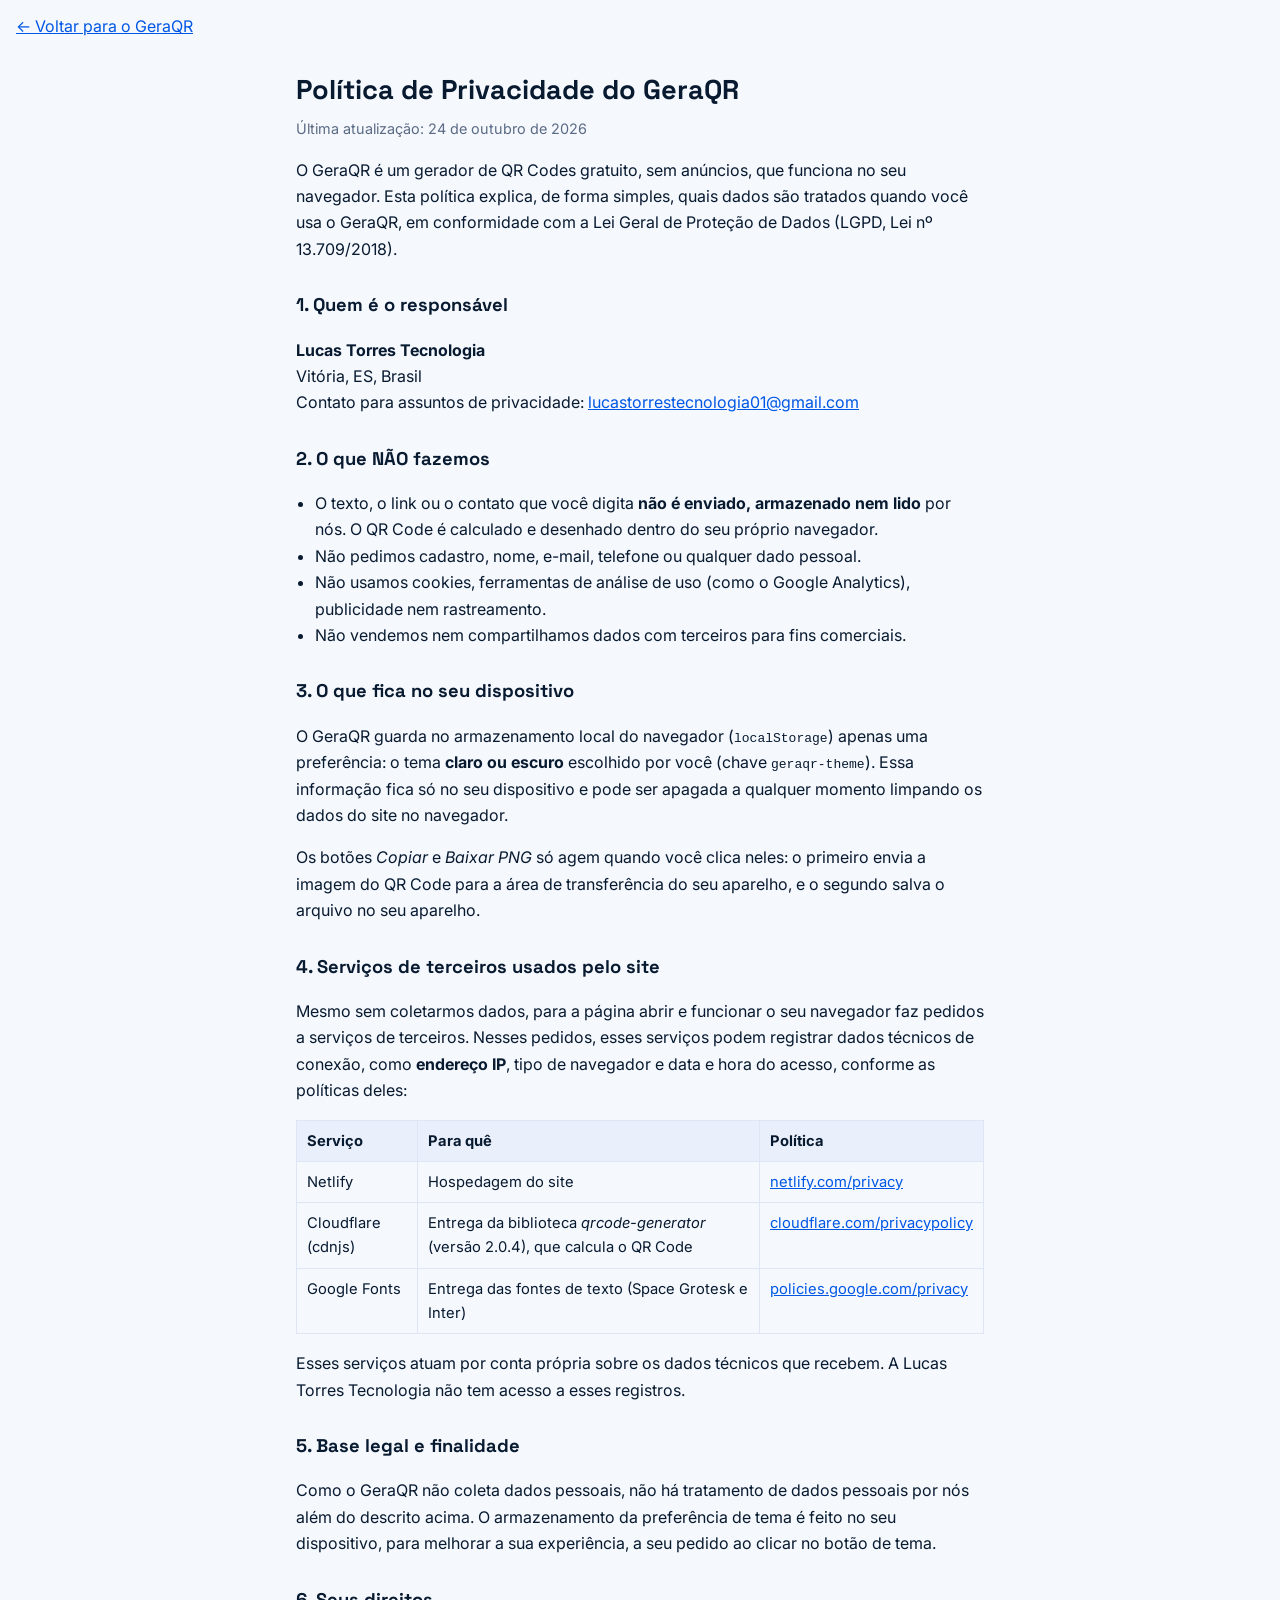
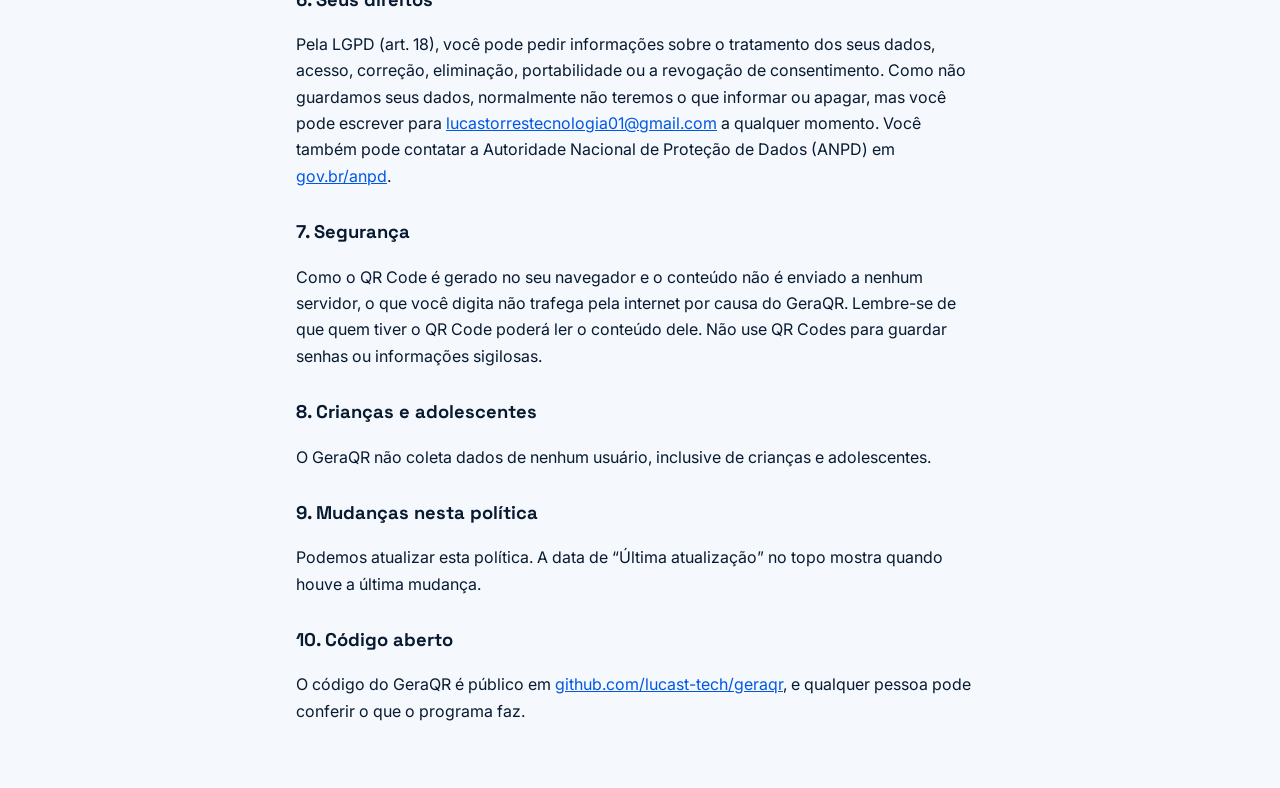
==== privacidade.html @ 63f9b121 "Adiciona política de privacidade e atualiza o README Explica por que o GeraQR existe, documenta a bi" ====
<!DOCTYPE html>
<html lang="pt-BR">
<head>
<meta charset="UTF-8">
<meta name="viewport" content="width=device-width, initial-scale=1, viewport-fit=cover">
<title>Política de Privacidade — GeraQR</title>
<link rel="preconnect" href="https://fonts.googleapis.com">
<link rel="preconnect" href="https://fonts.gstatic.com" crossorigin>
<link href="https://fonts.googleapis.com/css2?family=Space+Grotesk:wght@500;700&family=Inter:wght@400;500;600&display=swap" rel="stylesheet">
<link rel="stylesheet" href="style.css">
<!-- Mesmo tema (claro/escuro) do aplicativo -->
<script>
  (function () {
    try {
      var t = localStorage.getItem('geraqr-theme');
      if (!t) { t = window.matchMedia('(prefers-color-scheme: dark)').matches ? 'dark' : 'light'; }
      document.documentElement.setAttribute('data-theme', t);
    } catch (e) { document.documentElement.setAttribute('data-theme', 'light'); }
  })();
</script>
<style>
  .policy { max-width: 720px; margin: 0 auto; padding: 8px 16px 48px; line-height: 1.65; }
  .policy h1 { font-family: 'Space Grotesk', sans-serif; font-size: 1.7rem; margin: 24px 0 4px; }
  .policy h2 { font-family: 'Space Grotesk', sans-serif; font-size: 1.15rem; margin: 28px 0 6px; }
  .policy p, .policy li { color: var(--ink); }
  .policy .meta { color: var(--ink-muted); font-size: 0.9rem; margin: 0 0 16px; }
  .policy a { color: var(--blue); }
  .policy ul { padding-left: 1.2rem; }
  .policy table { width: 100%; border-collapse: collapse; font-size: 0.92rem; margin: 8px 0; }
  .policy th, .policy td { border: 1px solid var(--border); padding: 8px 10px; text-align: left; vertical-align: top; }
  .policy th { background: var(--bg2); }
  .back { display: inline-block; margin: 16px 16px 0; color: var(--blue); }
</style>
</head>
<body>
  <a class="back" href="index.html">← Voltar para o GeraQR</a>
  <main class="policy">
    <h1>Política de Privacidade do GeraQR</h1>
    <p class="meta">Última atualização: 24 de outubro de 2026</p>

    <p>O GeraQR é um gerador de QR Codes gratuito, sem anúncios, que funciona no seu navegador.
    Esta política explica, de forma simples, quais dados são tratados quando você usa o GeraQR,
    em conformidade com a Lei Geral de Proteção de Dados (LGPD, Lei nº 13.709/2018).</p>

    <h2>1. Quem é o responsável</h2>
    <p><strong>Lucas Torres Tecnologia</strong><br>
    Vitória, ES, Brasil<br>
    Contato para assuntos de privacidade: <a href="mailto:lucastorrestecnologia01@gmail.com">lucastorrestecnologia01@gmail.com</a></p>

    <h2>2. O que NÃO fazemos</h2>
    <ul>
      <li>O texto, o link ou o contato que você digita <strong>não é enviado, armazenado nem lido</strong> por nós. O QR Code é calculado e desenhado dentro do seu próprio navegador.</li>
      <li>Não pedimos cadastro, nome, e-mail, telefone ou qualquer dado pessoal.</li>
      <li>Não usamos cookies, ferramentas de análise de uso (como o Google Analytics), publicidade nem rastreamento.</li>
      <li>Não vendemos nem compartilhamos dados com terceiros para fins comerciais.</li>
    </ul>

    <h2>3. O que fica no seu dispositivo</h2>
    <p>O GeraQR guarda no armazenamento local do navegador (<code>localStorage</code>) apenas uma preferência:
    o tema <strong>claro ou escuro</strong> escolhido por você (chave <code>geraqr-theme</code>).
    Essa informação fica só no seu dispositivo e pode ser apagada a qualquer momento limpando os dados do site no navegador.</p>
    <p>Os botões <em>Copiar</em> e <em>Baixar PNG</em> só agem quando você clica neles: o primeiro envia a imagem do QR Code para a área de transferência do seu aparelho, e o segundo salva o arquivo no seu aparelho.</p>

    <h2>4. Serviços de terceiros usados pelo site</h2>
    <p>Mesmo sem coletarmos dados, para a página abrir e funcionar o seu navegador faz pedidos a serviços de terceiros. Nesses pedidos, esses serviços podem registrar dados técnicos de conexão, como <strong>endereço IP</strong>, tipo de navegador e data e hora do acesso, conforme as políticas deles:</p>
    <table>
      <thead><tr><th>Serviço</th><th>Para quê</th><th>Política</th></tr></thead>
      <tbody>
        <tr><td>Netlify</td><td>Hospedagem do site</td><td><a href="https://www.netlify.com/privacy/" rel="noopener">netlify.com/privacy</a></td></tr>
        <tr><td>Cloudflare (cdnjs)</td><td>Entrega da biblioteca <em>qrcode-generator</em> (versão 2.0.4), que calcula o QR Code</td><td><a href="https://www.cloudflare.com/privacypolicy/" rel="noopener">cloudflare.com/privacypolicy</a></td></tr>
        <tr><td>Google Fonts</td><td>Entrega das fontes de texto (Space Grotesk e Inter)</td><td><a href="https://policies.google.com/privacy" rel="noopener">policies.google.com/privacy</a></td></tr>
      </tbody>
    </table>
    <p>Esses serviços atuam por conta própria sobre os dados técnicos que recebem. A Lucas Torres Tecnologia não tem acesso a esses registros.</p>

    <h2>5. Base legal e finalidade</h2>
    <p>Como o GeraQR não coleta dados pessoais, não há tratamento de dados pessoais por nós além do descrito acima.
    O armazenamento da preferência de tema é feito no seu dispositivo, para melhorar a sua experiência, a seu pedido ao clicar no botão de tema.</p>

    <h2>6. Seus direitos</h2>
    <p>Pela LGPD (art. 18), você pode pedir informações sobre o tratamento dos seus dados, acesso, correção, eliminação, portabilidade ou a revogação de consentimento.
    Como não guardamos seus dados, normalmente não teremos o que informar ou apagar, mas você pode escrever para
    <a href="mailto:lucastorrestecnologia01@gmail.com">lucastorrestecnologia01@gmail.com</a> a qualquer momento.
    Você também pode contatar a Autoridade Nacional de Proteção de Dados (ANPD) em <a href="https://www.gov.br/anpd" rel="noopener">gov.br/anpd</a>.</p>

    <h2>7. Segurança</h2>
    <p>Como o QR Code é gerado no seu navegador e o conteúdo não é enviado a nenhum servidor, o que você digita não trafega pela internet por causa do GeraQR.
    Lembre-se de que quem tiver o QR Code poderá ler o conteúdo dele. Não use QR Codes para guardar senhas ou informações sigilosas.</p>

    <h2>8. Crianças e adolescentes</h2>
    <p>O GeraQR não coleta dados de nenhum usuário, inclusive de crianças e adolescentes.</p>

    <h2>9. Mudanças nesta política</h2>
    <p>Podemos atualizar esta política. A data de &ldquo;Última atualização&rdquo; no topo mostra quando houve a última mudança.</p>

    <h2>10. Código aberto</h2>
    <p>O código do GeraQR é público em <a href="https://github.com/lucast-tech/geraqr" rel="noopener">github.com/lucast-tech/geraqr</a>, e qualquer pessoa pode conferir o que o programa faz.</p>
  </main>
</body>
</html>
---- style.css ----
/* GeraQR · estilos
   Variáveis de cor no :root; o tema escuro vale pela preferência do
   sistema ou pelo botão (atributo data-theme no <html>). */

/* Tema claro (padrão) */
:root {
  color-scheme: light;
  --bg: #F5F8FD;
  --bg2: #EAF0FB;
  --surface: #FFFFFF;
  --ink: #081A30;
  --ink-muted: #5B6B85;
  --blue: #0057E4;
  --blue-dark: #0041AE;
  --border: #DEE6F5;
  --qr-dark: #081A30;
}

/* Tema escuro automático, se a pessoa não escolheu manualmente */
@media (prefers-color-scheme: dark) {
  :root:not([data-theme="light"]) {
    color-scheme: dark;
    --bg: #081A30;
    --bg2: #0F2545;
    --surface: #0E2140;
    --ink: #F3F7FF;
    --ink-muted: #93A6C7;
    --blue: #4D8CFF;
    --blue-dark: #7AA6FF;
    --border: #1D3766;
  }
}

/* Tema escuro escolhido no botão */
:root[data-theme="dark"] {
  color-scheme: dark;
  --bg: #081A30;
  --bg2: #0F2545;
  --surface: #0E2140;
  --ink: #F3F7FF;
  --ink-muted: #93A6C7;
  --blue: #4D8CFF;
  --blue-dark: #7AA6FF;
  --border: #1D3766;
}

* { box-sizing: border-box; }

html {
  scroll-padding-top: env(safe-area-inset-top, 0px);
}

body {
  margin: 0;
  min-height: 100%;
  background: var(--bg);
  color: var(--ink);
  font-family: 'Inter', system-ui, -apple-system, sans-serif;
  padding-top: env(safe-area-inset-top, 0px);
  padding-bottom: env(safe-area-inset-bottom, 0px);
  transition: background .2s ease, color .2s ease;
}

@media (prefers-reduced-motion: reduce) {
  * { transition: none !important; animation: none !important; }
}

.app {
  max-width: 440px;
  margin: 0 auto;
  padding: 32px 20px 40px;
}

.topbar {
  display: flex;
  align-items: center;
  gap: 12px;
}

.brand {
  display: flex;
  align-items: center;
  gap: 12px;
  flex: 1;
  min-width: 0;
}

.mark {
  position: relative;
  width: 40px;
  height: 40px;
  flex: none;
}

.mark-corner {
  position: absolute;
  width: 15px;
  height: 15px;
  border: 3px solid var(--blue);
}
.mark-corner.tl { top: 0; left: 0; border-right: none; border-bottom: none; border-top-left-radius: 6px; }
.mark-corner.tr { top: 0; right: 0; border-left: none; border-bottom: none; border-top-right-radius: 6px; }
.mark-corner.bl { bottom: 0; left: 0; border-right: none; border-top: none; border-bottom-left-radius: 6px; }
.mark-corner.br { bottom: 0; right: 0; border-left: none; border-top: none; border-bottom-right-radius: 6px; }
.mark-dot {
  position: absolute;
  top: 50%; left: 50%;
  width: 9px; height: 9px;
  background: var(--ink);
  border-radius: 2px;
  transform: translate(-50%, -50%);
}

.brand-text { min-width: 0; }

.brand-name {
  display: block;
  font-family: 'Space Grotesk', 'Inter', sans-serif;
  font-weight: 700;
  font-size: 21px;
  letter-spacing: -0.01em;
  color: var(--ink);
}

.brand-tag {
  display: block;
  font-size: 12px;
  color: var(--ink-muted);
  margin-top: 1px;
}

.theme-toggle {
  flex: none;
  width: 38px;
  height: 38px;
  border-radius: 12px;
  border: 1.5px solid var(--border);
  background: var(--surface);
  color: var(--ink);
  display: grid;
  place-items: center;
  cursor: pointer;
}
.theme-toggle svg { width: 18px; height: 18px; }
.theme-toggle .sun { display: none; }
.theme-toggle .moon { display: block; }
:root[data-theme="dark"] .theme-toggle .sun { display: block; }
:root[data-theme="dark"] .theme-toggle .moon { display: none; }

main { margin-top: 24px; }

.panel {
  background: var(--surface);
  border: 1.5px solid var(--border);
  border-radius: 20px;
  padding: 18px;
}

.field-label {
  display: block;
  font-size: 13px;
  font-weight: 600;
  color: var(--ink-muted);
  margin-bottom: 8px;
}

.field {
  width: 100%;
  resize: vertical;
  min-height: 76px;
  background: var(--bg);
  border: 1.5px solid var(--border);
  border-radius: 12px;
  padding: 12px 14px;
  font-family: 'Inter', sans-serif;
  font-size: 15px;
  color: var(--ink);
}
.field:focus {
  outline: none;
  border-color: var(--blue);
  box-shadow: 0 0 0 3px color-mix(in srgb, var(--blue) 18%, transparent);
}
.field::placeholder { color: var(--ink-muted); }

.btn-primary {
  width: 100%;
  margin-top: 12px;
  background: var(--blue);
  color: #fff;
  border: none;
  border-radius: 12px;
  padding: 13px;
  font-family: 'Inter', sans-serif;
  font-weight: 600;
  font-size: 15px;
  cursor: pointer;
}
.btn-primary:hover { background: var(--blue-dark); }
.btn-primary:active { transform: scale(0.99); }

.viewfinder {
  position: relative;
  margin-top: 18px;
  border-radius: 20px;
  background: var(--bg2);
  padding: 30px 18px;
  display: flex;
  align-items: center;
  justify-content: center;
  min-height: 210px;
}
.corner { position: absolute; width: 22px; height: 22px; border-color: var(--blue); }
.corner.tl { top: 14px; left: 14px; border-top: 3px solid; border-left: 3px solid; border-top-left-radius: 8px; }
.corner.tr { top: 14px; right: 14px; border-top: 3px solid; border-right: 3px solid; border-top-right-radius: 8px; }
.corner.bl { bottom: 14px; left: 14px; border-bottom: 3px solid; border-left: 3px solid; border-bottom-left-radius: 8px; }
.corner.br { bottom: 14px; right: 14px; border-bottom: 3px solid; border-right: 3px solid; border-bottom-right-radius: 8px; }

.qr-stage {
  display: flex;
  align-items: center;
  justify-content: center;
}

.qr-empty {
  margin: 0;
  font-size: 13px;
  color: var(--ink-muted);
  text-align: center;
  max-width: 180px;
}

#qrCanvas {
  display: block;
  width: 176px;
  height: 176px;
  background: #fff;
  border-radius: 10px;
  padding: 12px;
  box-sizing: border-box;
}

.actions {
  display: flex;
  gap: 10px;
  margin-top: 16px;
}

.btn-secondary {
  flex: 1;
  background: var(--surface);
  border: 1.5px solid var(--border);
  color: var(--ink);
  border-radius: 12px;
  padding: 12px;
  font-family: 'Inter', sans-serif;
  font-weight: 600;
  font-size: 14px;
  cursor: pointer;
}
.btn-secondary:hover { border-color: var(--blue); color: var(--blue); }

.toast {
  margin: 10px 0 0;
  min-height: 18px;
  text-align: center;
  font-size: 13px;
  font-weight: 500;
  color: var(--blue);
  opacity: 0;
  transition: opacity .2s ease;
}

.footnote {
  margin-top: 26px;
}
.footnote p {
  margin: 0;
  text-align: center;
  font-size: 12px;
  line-height: 1.5;
  color: var(--ink-muted);
}

*:focus-visible {
  outline: 2px solid var(--blue);
  outline-offset: 2px;
}
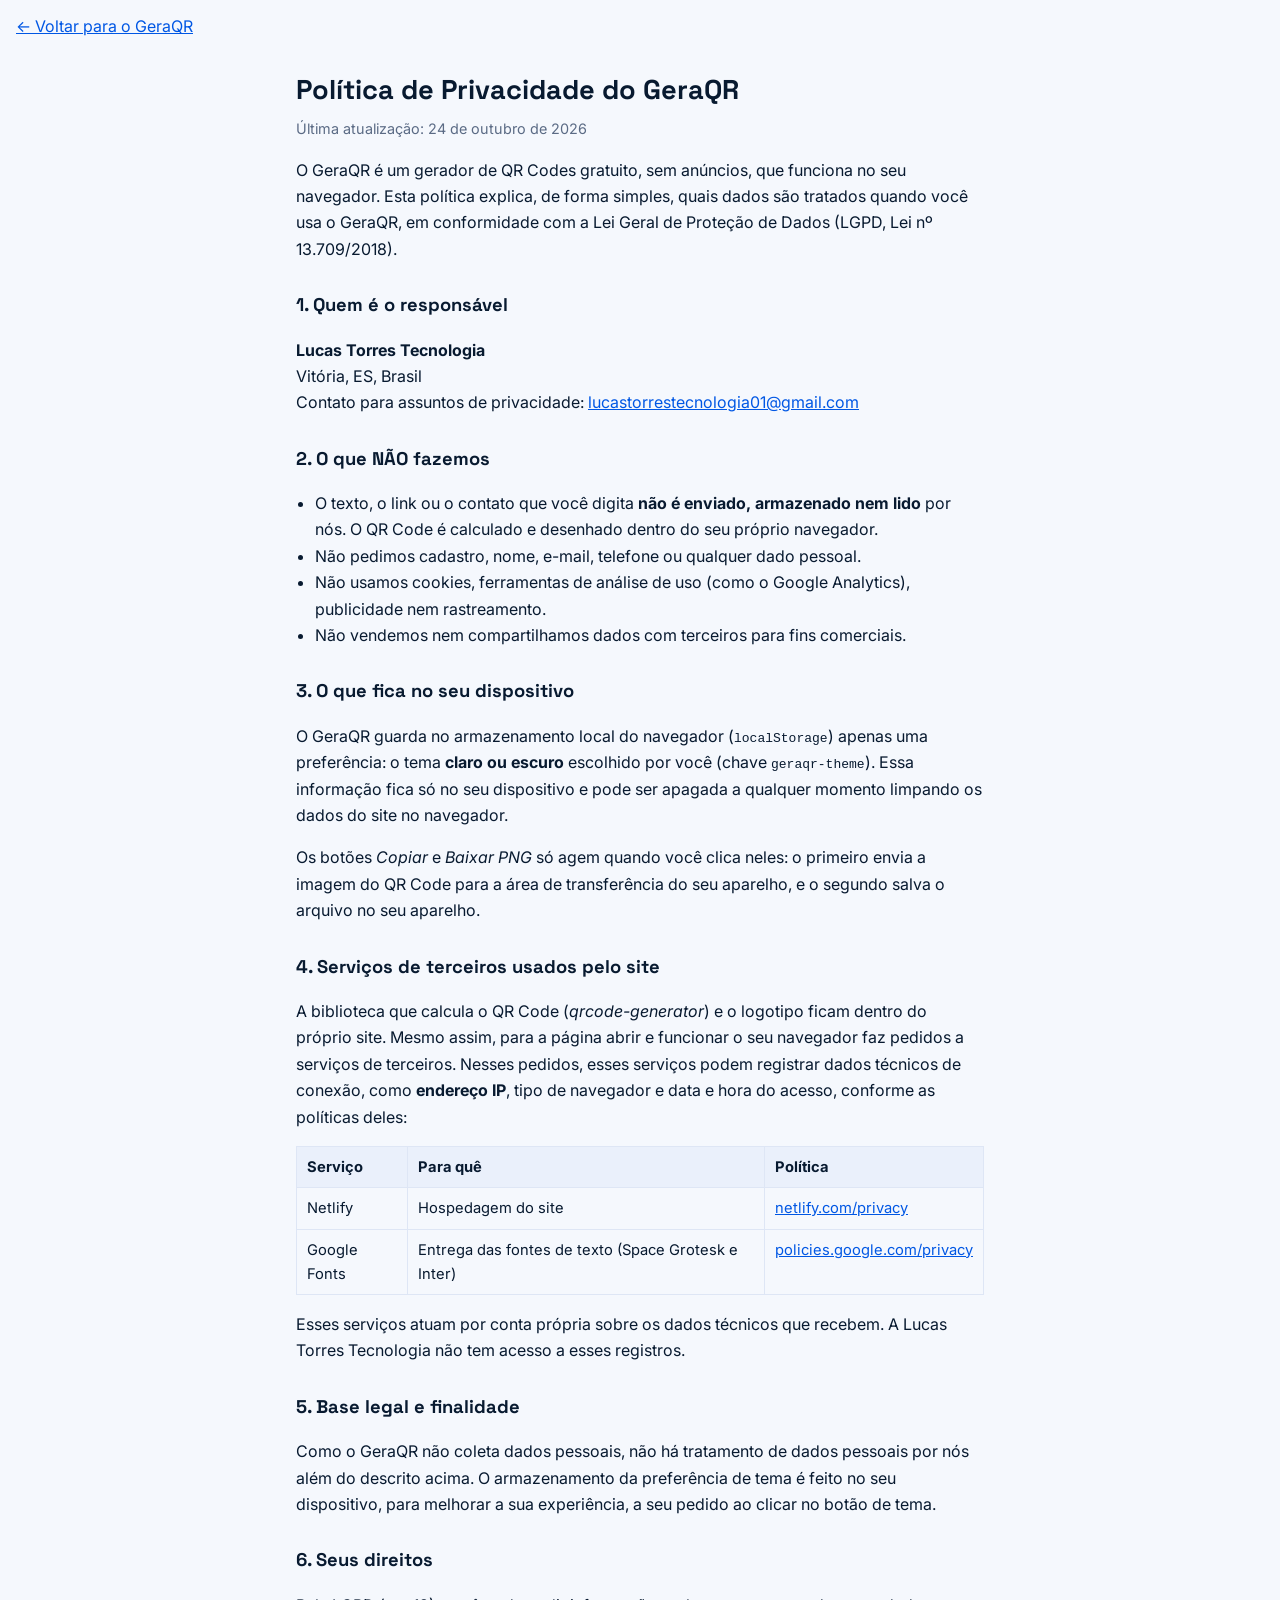
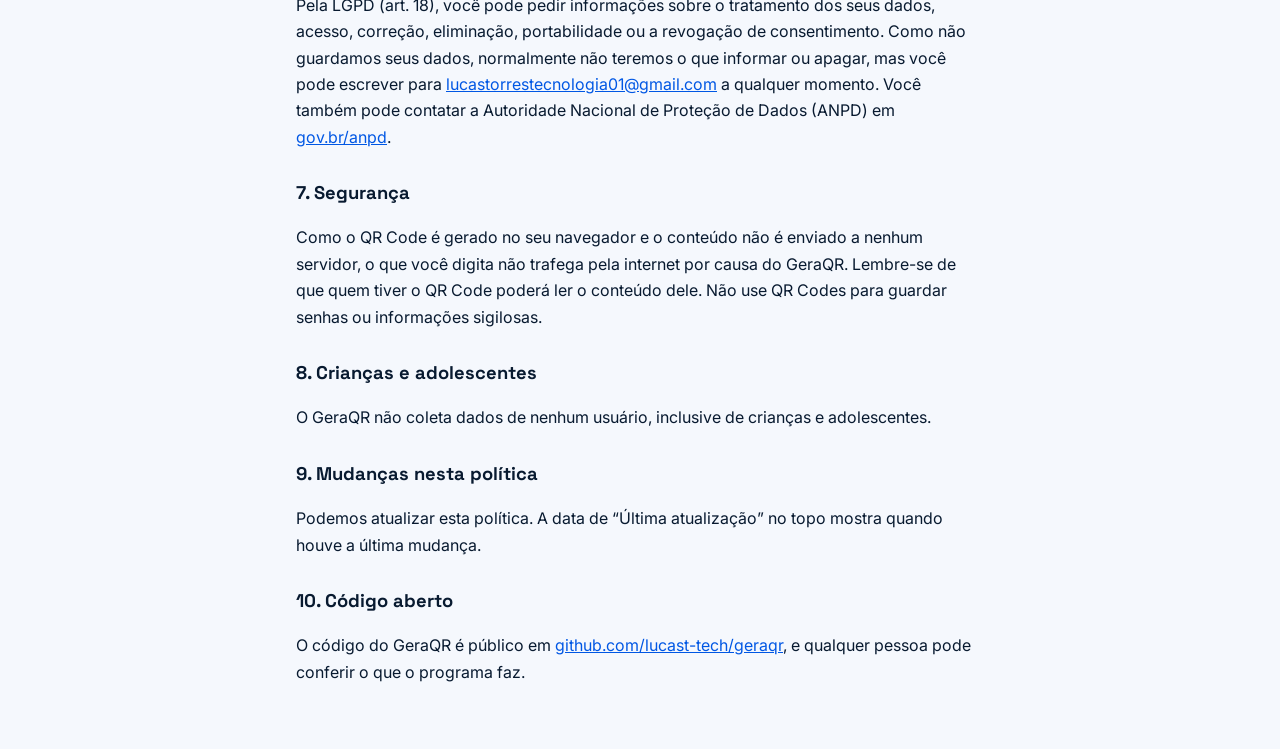
==== commit e0fe7b26: "Usa a versão corrigida do GeraQR com biblioteca local e logotipo Guarda a biblioteca qrcode-generato" ====
--- a/privacidade.html
+++ b/privacidade.html
@@ -62,12 +62,11 @@
     <p>Os botões <em>Copiar</em> e <em>Baixar PNG</em> só agem quando você clica neles: o primeiro envia a imagem do QR Code para a área de transferência do seu aparelho, e o segundo salva o arquivo no seu aparelho.</p>
 
     <h2>4. Serviços de terceiros usados pelo site</h2>
-    <p>Mesmo sem coletarmos dados, para a página abrir e funcionar o seu navegador faz pedidos a serviços de terceiros. Nesses pedidos, esses serviços podem registrar dados técnicos de conexão, como <strong>endereço IP</strong>, tipo de navegador e data e hora do acesso, conforme as políticas deles:</p>
+    <p>A biblioteca que calcula o QR Code (<em>qrcode-generator</em>) e o logotipo ficam dentro do próprio site. Mesmo assim, para a página abrir e funcionar o seu navegador faz pedidos a serviços de terceiros. Nesses pedidos, esses serviços podem registrar dados técnicos de conexão, como <strong>endereço IP</strong>, tipo de navegador e data e hora do acesso, conforme as políticas deles:</p>
     <table>
       <thead><tr><th>Serviço</th><th>Para quê</th><th>Política</th></tr></thead>
       <tbody>
         <tr><td>Netlify</td><td>Hospedagem do site</td><td><a href="https://www.netlify.com/privacy/" rel="noopener">netlify.com/privacy</a></td></tr>
-        <tr><td>Cloudflare (cdnjs)</td><td>Entrega da biblioteca <em>qrcode-generator</em> (versão 2.0.4), que calcula o QR Code</td><td><a href="https://www.cloudflare.com/privacypolicy/" rel="noopener">cloudflare.com/privacypolicy</a></td></tr>
         <tr><td>Google Fonts</td><td>Entrega das fontes de texto (Space Grotesk e Inter)</td><td><a href="https://policies.google.com/privacy" rel="noopener">policies.google.com/privacy</a></td></tr>
       </tbody>
     </table>
--- a/style.css
+++ b/style.css
@@ -1,8 +1,3 @@
-/* GeraQR · estilos
-   Variáveis de cor no :root; o tema escuro vale pela preferência do
-   sistema ou pelo botão (atributo data-theme no <html>). */
-
-/* Tema claro (padrão) */
 :root {
   color-scheme: light;
   --bg: #F5F8FD;
@@ -16,7 +11,6 @@
   --qr-dark: #081A30;
 }
 
-/* Tema escuro automático, se a pessoa não escolheu manualmente */
 @media (prefers-color-scheme: dark) {
   :root:not([data-theme="light"]) {
     color-scheme: dark;
@@ -31,7 +25,6 @@
   }
 }
 
-/* Tema escuro escolhido no botão */
 :root[data-theme="dark"] {
   color-scheme: dark;
   --bg: #081A30;
@@ -86,29 +79,12 @@
 }
 
 .mark {
-  position: relative;
   width: 40px;
   height: 40px;
   flex: none;
-}
-
-.mark-corner {
-  position: absolute;
-  width: 15px;
-  height: 15px;
-  border: 3px solid var(--blue);
-}
-.mark-corner.tl { top: 0; left: 0; border-right: none; border-bottom: none; border-top-left-radius: 6px; }
-.mark-corner.tr { top: 0; right: 0; border-left: none; border-bottom: none; border-top-right-radius: 6px; }
-.mark-corner.bl { bottom: 0; left: 0; border-right: none; border-top: none; border-bottom-left-radius: 6px; }
-.mark-corner.br { bottom: 0; right: 0; border-left: none; border-top: none; border-bottom-right-radius: 6px; }
-.mark-dot {
-  position: absolute;
-  top: 50%; left: 50%;
-  width: 9px; height: 9px;
-  background: var(--ink);
-  border-radius: 2px;
-  transform: translate(-50%, -50%);
+  border-radius: 10px;
+  object-fit: cover;
+  border: 1.5px solid var(--border);
 }
 
 .brand-text { min-width: 0; }
